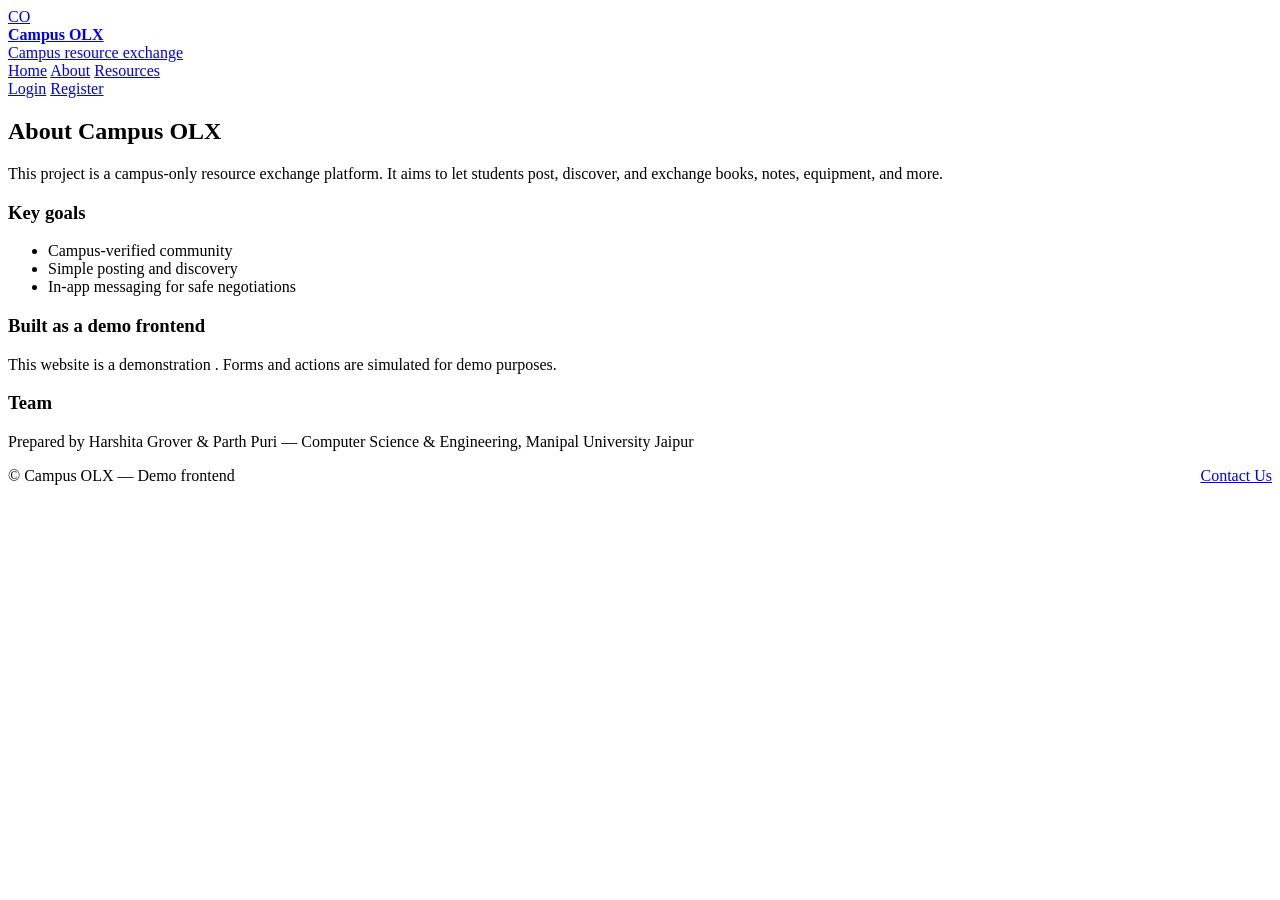
==== about.html @ cca55d6c "Add files via upload" ====
<!doctype html>
<html lang="en">
<head>
  <meta charset="utf-8" />
  <meta name="viewport" content="width=device-width,initial-scale=1" />
  <title>About — Campus OLX</title>
  <link rel="stylesheet" href="css/style.css">
</head>
<body>
  <div class="container">
    <header class="header">
      <a class="brand linkless" href="index.html">
        <div class="logo">CO</div>
        <div>
          <div style="font-weight:800">Campus OLX</div>
          <div class="small">Campus resource exchange</div>
        </div>
      </a>
      <nav class="nav topbar">
        <div class="nav-left nav">
          <a class="navlink" href="index.html">Home</a>
          <a class="navlink" href="about.html">About</a>
          <a class="navlink" href="resources.html">Resources</a>
        </div>
        <div class="nav-right">
          <a class="navlink" href="login.html">Login</a>
          <a class="navlink" href="register.html">Register</a>
        </div>
      </nav>
    </header>

    <main>
      <div class="card">
        <h2>About Campus OLX</h2>
        <p>This project is a campus-only resource exchange platform. It aims to let students post, discover, and exchange books, notes, equipment, and more.</p>
        <h3>Key goals</h3>
        <ul>
          <li>Campus-verified community</li>
          <li>Simple posting and discovery</li>
          <li>In-app  messaging for safe negotiations</li>
        </ul>
        <h3>Built as a demo frontend</h3>
        <p class="small">This website is a demonstration . Forms and actions are simulated for demo purposes.</p>
      </div>

      <div class="card" style="margin-top:12px">
        <h3>Team</h3>
        <p class="small">Prepared by Harshita Grover & Parth Puri — Computer Science & Engineering, Manipal University Jaipur</p>
      </div>
    </main>

    <footer class="footer">
      <div style="display:flex;justify-content:space-between;align-items:center">
        <div>© Campus OLX — Demo  frontend</div>
        <div><a href="contact.html" class="linkless">Contact Us</a></div>
      </div>
    </footer>
  </div>

  <script src="js/script.js"></script>
</body>
</html>
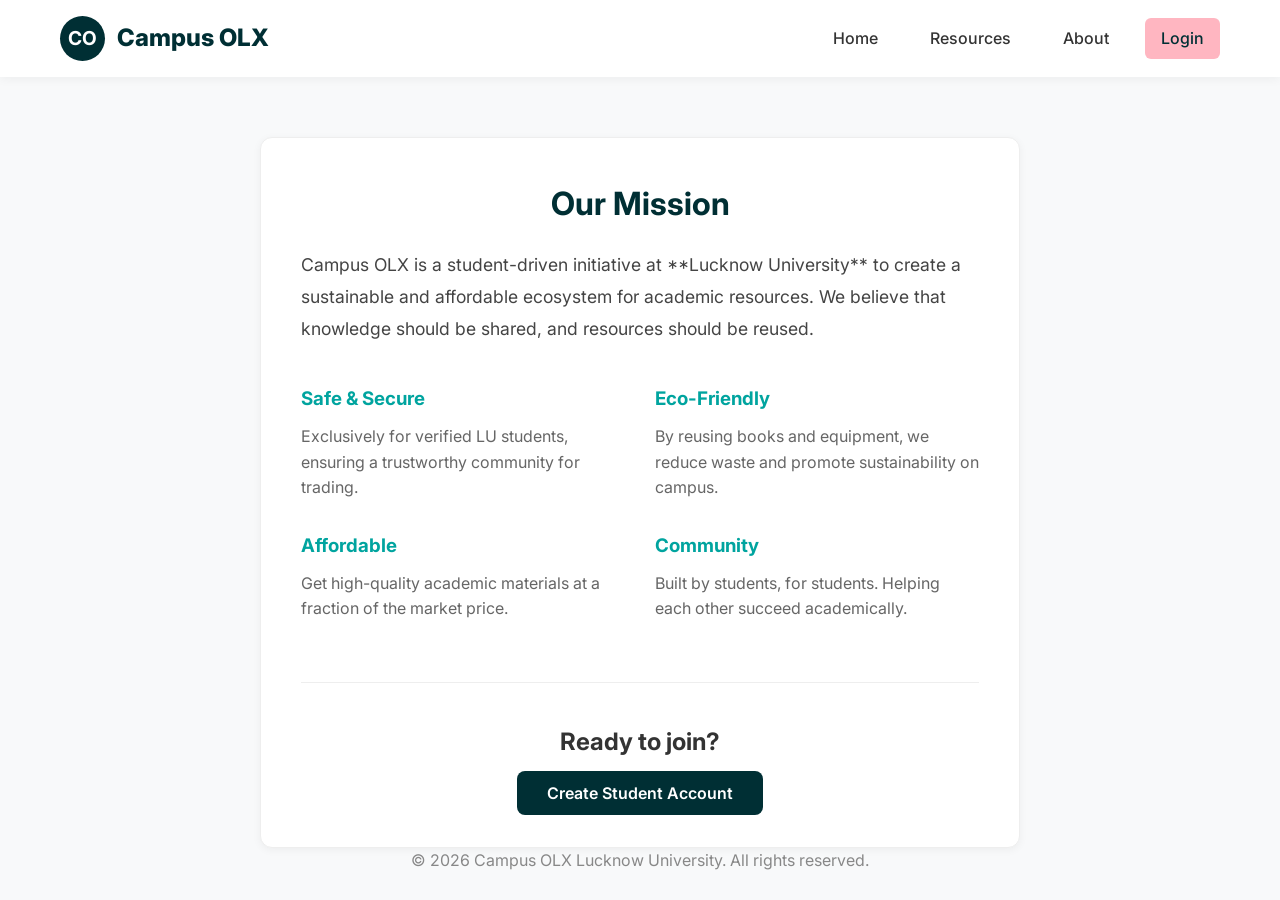
==== commit 51d7848f: "campus-olx" ====
--- a/about.html
+++ b/about.html
@@ -1,61 +1,67 @@
-<!doctype html>
+<!DOCTYPE html>
 <html lang="en">
 <head>
-  <meta charset="utf-8" />
-  <meta name="viewport" content="width=device-width,initial-scale=1" />
-  <title>About — Campus OLX</title>
+  <meta charset="UTF-8">
+  <meta name="viewport" content="width=device-width, initial-scale=1.0">
+  <title>About Us — Campus OLX</title>
   <link rel="stylesheet" href="css/style.css">
+  <link href="https://fonts.googleapis.com/css2?family=Inter:wght@400;500;600;700;800&display=swap" rel="stylesheet">
 </head>
+
 <body>
-  <div class="container">
-    <header class="header">
-      <a class="brand linkless" href="index.html">
-        <div class="logo">CO</div>
+  <header>
+    <div class="container">
+      <div class="nav-container">
+        <a href="index.html" class="logo-container">
+          <div class="logo-circle">CO</div>
+          <h2 style="margin:0; font-weight:800;">Campus OLX</h2>
+        </a>
+        <nav class="nav-links">
+          <a href="index.html" class="nav-btn">Home</a>
+          <a href="resources.html" class="nav-btn">Resources</a>
+          <a href="about.html" class="nav-btn">About</a>
+          <a href="login.html" class="nav-btn primary">Login</a>
+        </nav>
+      </div>
+    </div>
+  </header>
+
+  <main class="container" style="margin-top:60px; max-width:800px;">
+    <div class="card" style="padding:40px;">
+      <h1 style="color:var(--primary-color); margin-bottom:20px; text-align:center;">Our Mission</h1>
+      <p style="font-size:1.1rem; line-height:1.8; color:#444; margin-bottom:30px;">
+        Campus OLX is a student-driven initiative at **Lucknow University** to create a sustainable and affordable ecosystem for academic resources. We believe that knowledge should be shared, and resources should be reused.
+      </p>
+
+      <div style="display:grid; grid-template-columns: 1fr 1fr; gap:30px; margin-top:40px;">
         <div>
-          <div style="font-weight:800">Campus OLX</div>
-          <div class="small">Campus resource exchange</div>
+          <h3 style="color:var(--accent-color); margin-bottom:10px;">Safe & Secure</h3>
+          <p style="color:#666;">Exclusively for verified LU students, ensuring a trustworthy community for trading.</p>
         </div>
-      </a>
-      <nav class="nav topbar">
-        <div class="nav-left nav">
-          <a class="navlink" href="index.html">Home</a>
-          <a class="navlink" href="about.html">About</a>
-          <a class="navlink" href="resources.html">Resources</a>
+        <div>
+          <h3 style="color:var(--accent-color); margin-bottom:10px;">Eco-Friendly</h3>
+          <p style="color:#666;">By reusing books and equipment, we reduce waste and promote sustainability on campus.</p>
         </div>
-        <div class="nav-right">
-          <a class="navlink" href="login.html">Login</a>
-          <a class="navlink" href="register.html">Register</a>
+        <div>
+          <h3 style="color:var(--accent-color); margin-bottom:10px;">Affordable</h3>
+          <p style="color:#666;">Get high-quality academic materials at a fraction of the market price.</p>
         </div>
-      </nav>
-    </header>
-
-    <main>
-      <div class="card">
-        <h2>About Campus OLX</h2>
-        <p>This project is a campus-only resource exchange platform. It aims to let students post, discover, and exchange books, notes, equipment, and more.</p>
-        <h3>Key goals</h3>
-        <ul>
-          <li>Campus-verified community</li>
-          <li>Simple posting and discovery</li>
-          <li>In-app  messaging for safe negotiations</li>
-        </ul>
-        <h3>Built as a demo frontend</h3>
-        <p class="small">This website is a demonstration . Forms and actions are simulated for demo purposes.</p>
+        <div>
+          <h3 style="color:var(--accent-color); margin-bottom:10px;">Community</h3>
+          <p style="color:#666;">Built by students, for students. Helping each other succeed academically.</p>
+        </div>
       </div>
 
-      <div class="card" style="margin-top:12px">
-        <h3>Team</h3>
-        <p class="small">Prepared by Harshita Grover & Parth Puri — Computer Science & Engineering, Manipal University Jaipur</p>
+      <div style="margin-top:60px; text-align:center; padding-top:40px; border-top:1px solid #eee;">
+        <h2 style="margin-bottom:20px;">Ready to join?</h2>
+        <a href="register.html" class="cta primary">Create Student Account</a>
       </div>
-    </main>
+    </div>
+  </main>
 
-    <footer class="footer">
-      <div style="display:flex;justify-content:space-between;align-items:center">
-        <div>© Campus OLX — Demo  frontend</div>
-        <div><a href="contact.html" class="linkless">Contact Us</a></div>
-      </div>
-    </footer>
-  </div>
+  <footer class="container">
+    <p>© 2026 Campus OLX Lucknow University. All rights reserved.</p>
+  </footer>
 
   <script src="js/script.js"></script>
 </body>
--- a/css/style.css
+++ b/css/style.css
@@ -0,0 +1,397 @@
+:root {
+  --primary-color: #002f34;
+  --secondary-color: #ffb6c1;
+  --accent-color: #00a49f;
+  --background-color: #f8f9fa;
+  --text-color: #333;
+  --card-shadow: 0 4px 12px rgba(0, 0, 0, 0.1);
+  --border-radius: 12px;
+  --transition: all 0.3s ease;
+}
+
+* {
+  box-sizing: border-box;
+  margin: 0;
+  padding: 0;
+  font-family: 'Inter', -apple-system, BlinkMacSystemFont, "Segoe UI", Roboto, sans-serif;
+}
+
+body {
+  background-color: var(--background-color);
+  color: var(--text-color);
+  line-height: 1.6;
+}
+
+.container {
+  max-width: 1200px;
+  margin: 0 auto;
+  padding: 0 20px;
+}
+
+/* Header & Navigation */
+header {
+  background: #fff;
+  box-shadow: 0 2px 10px rgba(0,0,0,0.05);
+  position: sticky;
+  top: 0;
+  z-index: 1000;
+}
+
+.nav-container {
+  display: flex;
+  justify-content: space-between;
+  align-items: center;
+  padding: 1rem 0;
+}
+
+.logo-container {
+  display: flex;
+  align-items: center;
+  gap: 12px;
+  text-decoration: none;
+  color: var(--primary-color);
+}
+
+.logo-circle {
+  width: 45px;
+  height: 45px;
+  background: var(--primary-color);
+  color: white;
+  display: flex;
+  align-items: center;
+  justify-content: center;
+  border-radius: 50%;
+  font-weight: bold;
+  font-size: 1.2rem;
+}
+
+.nav-links {
+  display: flex;
+  gap: 20px;
+  align-items: center;
+}
+
+.nav-btn {
+  text-decoration: none;
+  color: var(--text-color);
+  font-weight: 500;
+  padding: 8px 16px;
+  border-radius: 6px;
+  transition: var(--transition);
+}
+
+.nav-btn:hover {
+  background: #f0f0f0;
+  color: var(--primary-color);
+}
+
+.nav-btn.primary {
+  background: var(--secondary-color);
+  color: var(--primary-color);
+}
+
+.nav-btn.primary:hover {
+  background: #ffc0cb;
+  transform: translateY(-2px);
+}
+
+/* Hero Section */
+.hero {
+  text-align: center;
+  padding: 80px 0;
+  background: linear-gradient(rgba(0,47,52,0.03), rgba(0,47,52,0.03));
+  border-radius: 0 0 50px 50px;
+  margin-bottom: 40px;
+}
+
+.hero h1 {
+  font-size: 3rem;
+  color: var(--primary-color);
+  margin-bottom: 1rem;
+}
+
+.hero p {
+  font-size: 1.2rem;
+  color: #666;
+  margin-bottom: 2rem;
+}
+
+.cta-group {
+  display: flex;
+  justify-content: center;
+  gap: 15px;
+}
+
+.cta {
+  padding: 12px 30px;
+  border-radius: 8px;
+  text-decoration: none;
+  font-weight: 600;
+  transition: var(--transition);
+}
+
+.cta.primary {
+  background: var(--primary-color);
+  color: white;
+}
+
+.cta.secondary {
+  background: orange;
+  color: white;
+}
+
+.cta:hover {
+  transform: translateY(-3px);
+  box-shadow: 0 5px 15px rgba(0,0,0,0.1);
+}
+
+/* Search Bar */
+.search-container {
+  max-width: 600px;
+  margin: -30px auto 40px;
+  background: white;
+  padding: 10px;
+  border-radius: 50px;
+  display: flex;
+  box-shadow: var(--card-shadow);
+}
+
+.search-container input {
+  flex: 1;
+  border: none;
+  padding: 12px 20px;
+  font-size: 1rem;
+  outline: none;
+  border-radius: 50px;
+}
+
+.search-container .btn {
+  padding: 10px 25px;
+  background: var(--primary-color);
+  color: white;
+  border: none;
+  border-radius: 50px;
+  cursor: pointer;
+  font-weight: 600;
+}
+
+/* Cards & Grid */
+.grid {
+  display: grid;
+  grid-template-columns: repeat(auto-fill, minmax(250px, 1fr));
+  gap: 25px;
+  margin-top: 30px;
+}
+
+.card {
+  background: white;
+  border-radius: var(--border-radius);
+  overflow: hidden;
+  box-shadow: 0 2px 8px rgba(0,0,0,0.05);
+  transition: var(--transition);
+  border: 1px solid #eee;
+  cursor: pointer;
+  position: relative;
+}
+
+.card:hover {
+  transform: translateY(-5px);
+  box-shadow: var(--card-shadow);
+}
+
+.product-img {
+  width: 100%;
+  height: 200px;
+  object-fit: cover;
+}
+
+.card-content {
+  padding: 15px;
+}
+
+.card-content h4 {
+  margin-bottom: 5px;
+  color: var(--primary-color);
+}
+
+.card-content .price {
+  font-size: 1.2rem;
+  font-weight: 700;
+  color: var(--accent-color);
+}
+
+.card-content .category {
+  font-size: 0.8rem;
+  color: #888;
+  text-transform: uppercase;
+  margin-bottom: 8px;
+  display: block;
+}
+
+/* Forms */
+.form-container {
+  max-width: 500px;
+  margin: 40px auto;
+  background: white;
+  padding: 30px;
+  border-radius: var(--border-radius);
+  box-shadow: var(--card-shadow);
+}
+
+.form-group {
+  margin-bottom: 20px;
+}
+
+.form-group label {
+  display: block;
+  margin-bottom: 8px;
+  font-weight: 600;
+}
+
+.form-group input, 
+.form-group textarea, 
+.form-group select {
+  width: 100%;
+  padding: 12px;
+  border: 1px solid #ddd;
+  border-radius: 8px;
+  font-size: 1rem;
+}
+
+.btn-block {
+  width: 100%;
+  padding: 14px;
+  background: var(--primary-color);
+  color: white;
+  border: none;
+  border-radius: 8px;
+  font-size: 1.1rem;
+  font-weight: 600;
+  cursor: pointer;
+  transition: var(--transition);
+}
+
+.btn-block:hover {
+  background: #004d56;
+}
+
+/* Chat Interface */
+.chat-modal {
+  display: none;
+  position: fixed;
+  bottom: 20px;
+  right: 20px;
+  width: 350px;
+  height: 500px;
+  background: white;
+  border-radius: 15px;
+  box-shadow: 0 10px 30px rgba(0,0,0,0.2);
+  z-index: 2000;
+  flex-direction: column;
+  overflow: hidden;
+  border: 1px solid #eee;
+}
+
+.chat-header {
+  background: var(--primary-color);
+  color: white;
+  padding: 15px;
+  display: flex;
+  justify-content: space-between;
+  align-items: center;
+}
+
+.chat-header h4 {
+  margin: 0;
+  font-size: 1rem;
+}
+
+.close-chat {
+  cursor: pointer;
+  font-size: 1.2rem;
+  opacity: 0.8;
+}
+
+.close-chat:hover {
+  opacity: 1;
+}
+
+.chat-messages {
+  flex: 1;
+  padding: 15px;
+  overflow-y: auto;
+  display: flex;
+  flex-direction: column;
+  gap: 10px;
+  background: #f9f9f9;
+}
+
+.message {
+  max-width: 80%;
+  padding: 10px 15px;
+  border-radius: 15px;
+  font-size: 0.9rem;
+  line-height: 1.4;
+}
+
+.message.sent {
+  align-self: flex-end;
+  background: var(--primary-color);
+  color: white;
+  border-bottom-right-radius: 2px;
+}
+
+.message.received {
+  align-self: flex-start;
+  background: #e4e6eb;
+  color: #333;
+  border-bottom-left-radius: 2px;
+}
+
+.chat-input-area {
+  padding: 15px;
+  border-top: 1px solid #eee;
+  display: flex;
+  gap: 10px;
+}
+
+.chat-input-area input {
+  flex: 1;
+  border: 1px solid #ddd;
+  padding: 10px;
+  border-radius: 20px;
+  outline: none;
+}
+
+.send-btn {
+  background: var(--accent-color);
+  color: white;
+  border: none;
+  width: 40px;
+  height: 40px;
+  border-radius: 50%;
+  cursor: pointer;
+  display: flex;
+  align-items: center;
+  justify-content: center;
+  transition: var(--transition);
+}
+
+.send-btn:hover {
+  transform: scale(1.1);
+}
+
+/* Footer */
+footer {
+  text-align: center;
+  padding: 40px 0;
+  color: #888;
+  margin-top: 60px;
+}
+
+/* Responsive */
+@media (max-width: 768px) {
+  .hero h1 { font-size: 2rem; }
+  .nav-links { display: none; }
+  .search-container { width: 90%; }
+}
